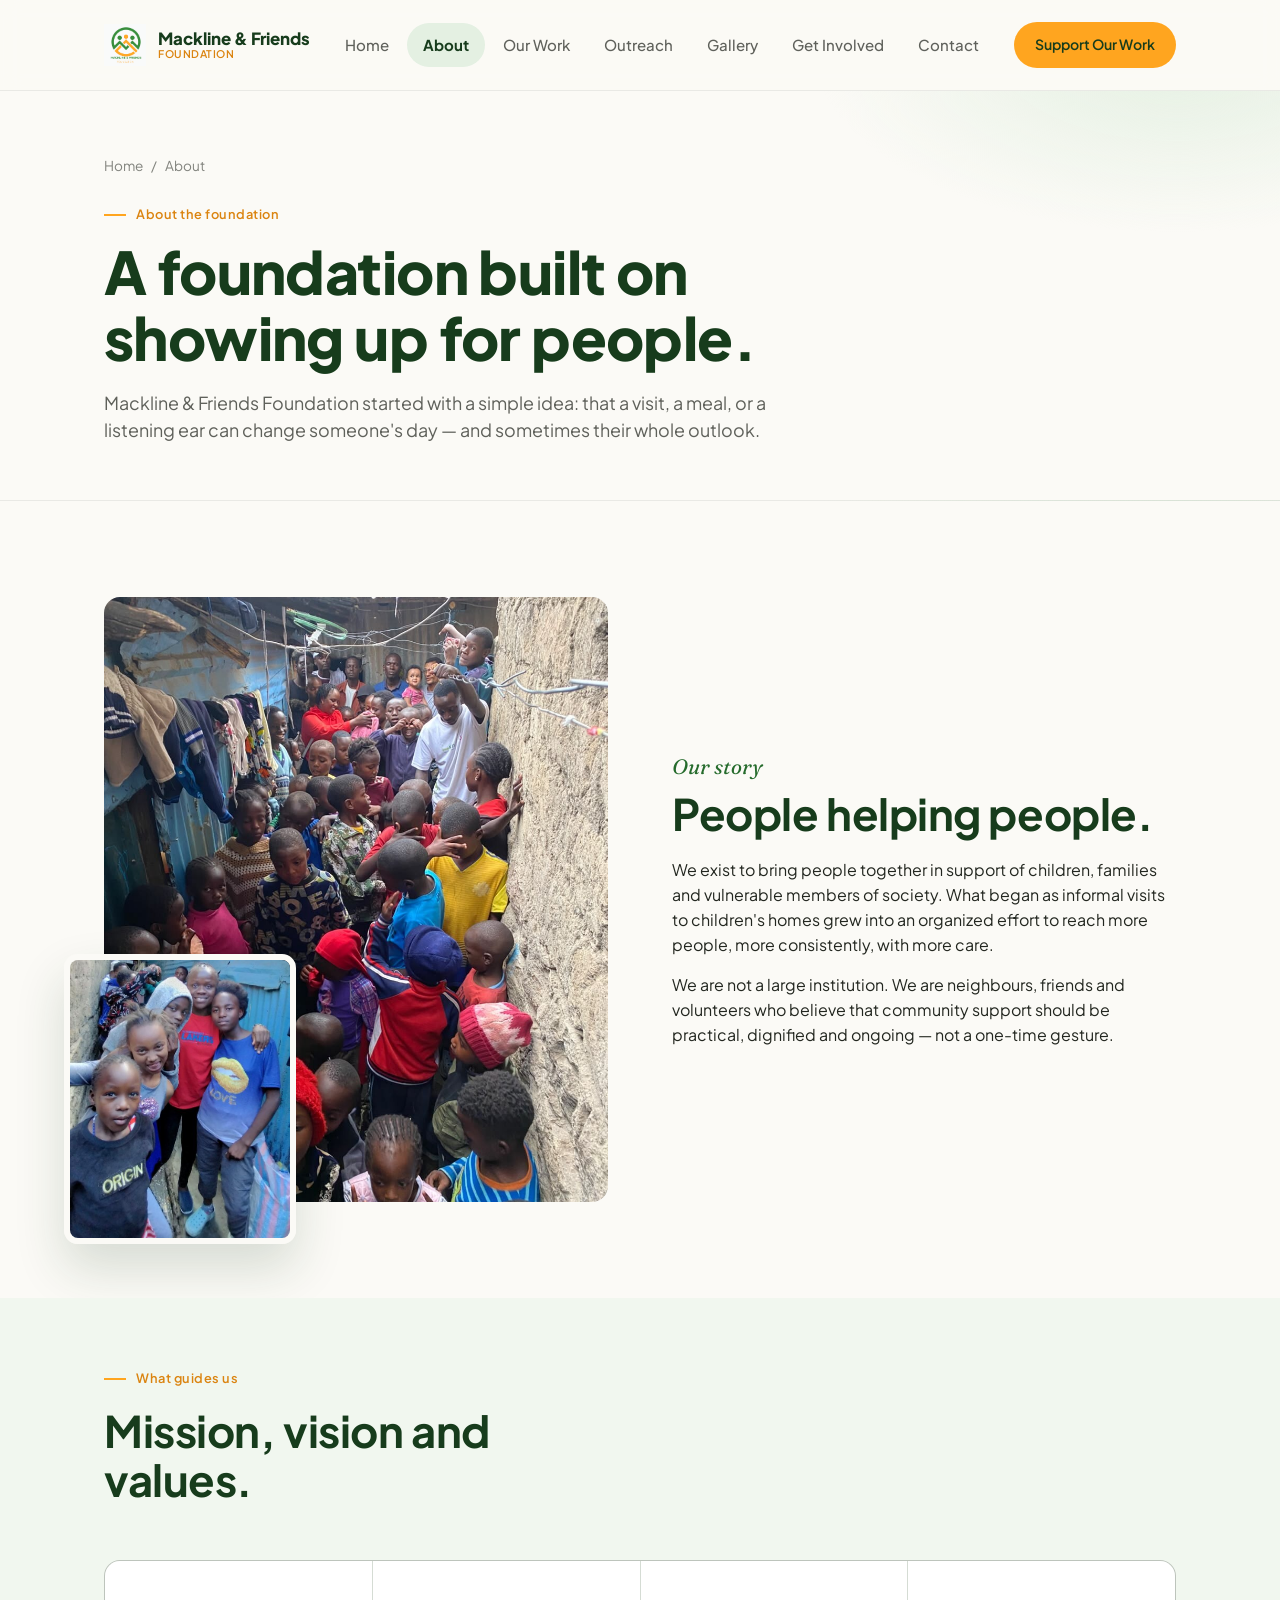
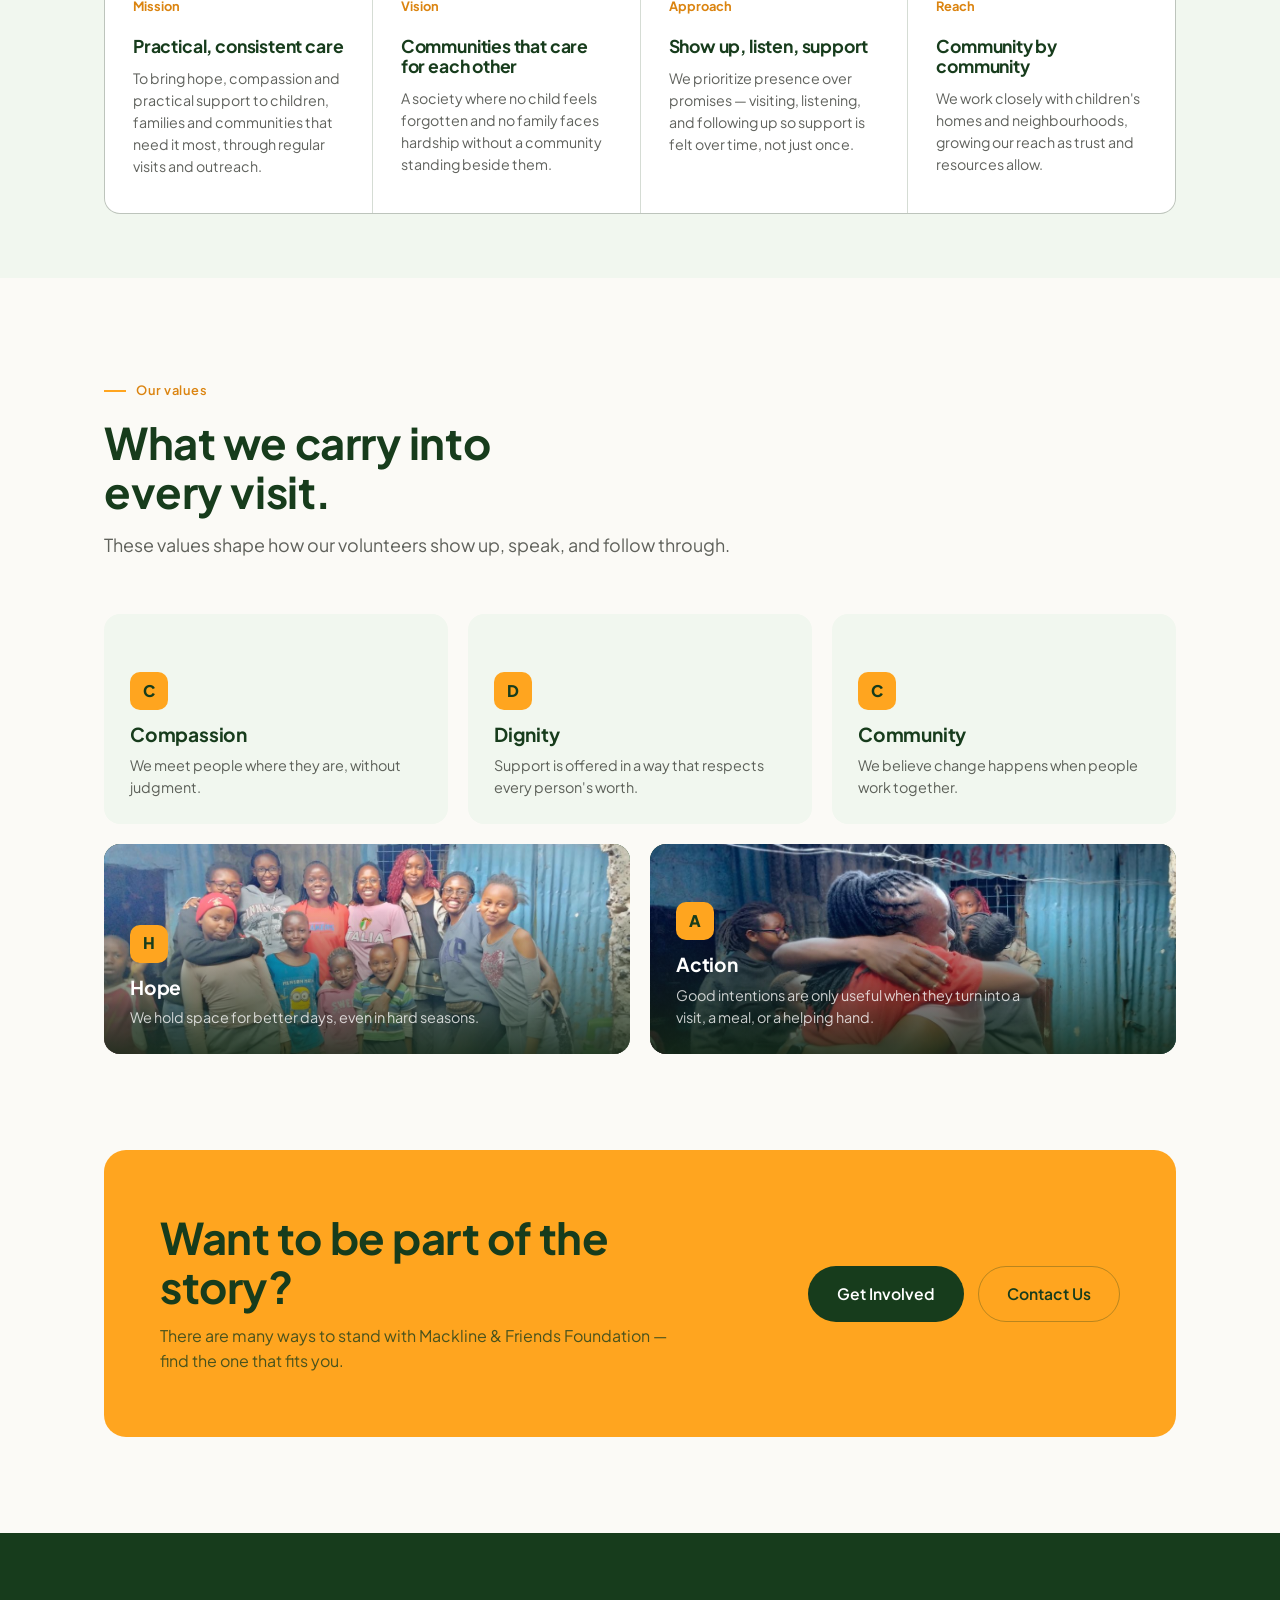
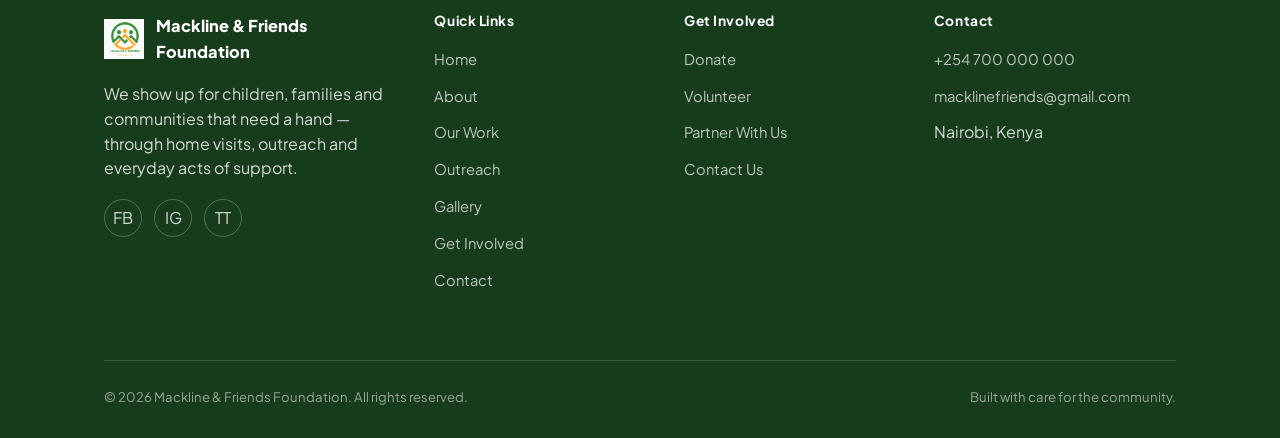
==== about.html @ 2b6ce31e "Add files via upload" ====
<!DOCTYPE html>
<html lang="en">
<head>
<meta charset="UTF-8">
<meta name="viewport" content="width=device-width, initial-scale=1.0">
<title>About Us | Mackline & Friends Foundation</title>
<meta name="description" content="Learn about Mackline & Friends Foundation's mission, vision and values as a community-focused charity supporting children and families in Kenya.">
<meta property="og:title" content="About Us | Mackline & Friends Foundation">
<meta property="og:description" content="Learn about Mackline & Friends Foundation's mission, vision and values as a community-focused charity supporting children and families in Kenya.">
<meta property="og:type" content="website">
<meta property="og:image" content="images/logo.png">
<link rel="icon" type="image/svg+xml" href="images/logo.png">
<link rel="preconnect" href="https://fonts.googleapis.com">
<link rel="preconnect" href="https://fonts.gstatic.com" crossorigin>
<link href="https://fonts.googleapis.com/css2?family=Plus+Jakarta+Sans:wght@400;500;600;700;800&family=Fraunces:ital,wght@0,500;1,500&display=swap" rel="stylesheet">
<link rel="stylesheet" href="css/style.css">
<link rel="stylesheet" href="css/responsive.css">
</head>
<body>
<a href="#main" class="skip-link">Skip to main content</a>
<header class="site-header">
<div class="nav-row">
<a href="index.html" class="brand" aria-label="Mackline and Friends Foundation home">
<img src="images/logo.png" alt="Mackline and Friends Foundation logo">
<span class="brand-text">Mackline &amp; Friends<small>FOUNDATION</small></span>
</a>
<nav class="nav-links" aria-label="Primary">
<a href="index.html">Home</a>
<a href="about.html" class="active" aria-current="page">About</a>
<a href="work.html">Our Work</a>
<a href="outreach.html">Outreach</a>
<a href="gallery.html">Gallery</a>
<a href="get-involved.html">Get Involved</a>
<a href="contact.html">Contact</a>

</nav>
<div class="nav-right">
<a href="get-involved.html" class="btn btn-accent btn-sm">Support Our Work</a>
<button class="hamburger" aria-label="Open menu" aria-expanded="false" aria-controls="mobile-nav">
<span></span><span></span><span></span>
</button>
</div>
</div>
</header>
<nav class="mobile-nav" id="mobile-nav" aria-label="Mobile">
<a href="index.html">Home</a>
<a href="about.html" class="active">About</a>
<a href="work.html">Our Work</a>
<a href="outreach.html">Outreach</a>
<a href="gallery.html">Gallery</a>
<a href="get-involved.html">Get Involved</a>
<a href="contact.html">Contact</a>

<a href="get-involved.html" class="btn btn-accent">Support Our Work</a>
</nav>

<main id="main">

<section class="page-hero">
<div class="container">
<div class="breadcrumb"><a href="index.html">Home</a><span>/</span><span>About</span></div>
<span class="eyebrow">About the foundation</span>
<h1>A foundation built on showing up for people.</h1>
<p class="lede">Mackline &amp; Friends Foundation started with a simple idea: that a visit, a meal, or a listening ear can change someone's day &mdash; and sometimes their whole outlook.</p>
</div>
</section>

<section class="section-pad">
<div class="container split media-right">
<div class="split-media reveal">
<div class="img-a"><img src="images/home-children.jpg" alt="Volunteers spending time with children at a children's home"></div>
<div class="img-b"><img src="images/home 2.jpeg" alt="A volunteer speaking with a community member"></div>
</div>
<div class="split-copy reveal reveal-delay-1">
<span class="kicker">Our story</span>
<h2>People helping people.</h2>
<p>We exist to bring people together in support of children, families and vulnerable members of society. What began as informal visits to children's homes grew into an organized effort to reach more people, more consistently, with more care.</p>
<p>We are not a large institution. We are neighbours, friends and volunteers who believe that community support should be practical, dignified and ongoing &mdash; not a one-time gesture.</p>
</div>
</div>
</section>

<section class="section-pad-sm" style="background:var(--green-050);">
<div class="container">
<div class="section-head reveal">
<div>
<span class="eyebrow">What guides us</span>
<h2>Mission, vision and values.</h2>
</div>
</div>
<div class="ways-grid reveal reveal-delay-1">
<div class="way-card">
<span class="way-num">Mission</span>
<h3>Practical, consistent care</h3>
<p>To bring hope, compassion and practical support to children, families and communities that need it most, through regular visits and outreach.</p>
</div>
<div class="way-card">
<span class="way-num">Vision</span>
<h3>Communities that care for each other</h3>
<p>A society where no child feels forgotten and no family faces hardship without a community standing beside them.</p>
</div>
<div class="way-card">
<span class="way-num">Approach</span>
<h3>Show up, listen, support</h3>
<p>We prioritize presence over promises &mdash; visiting, listening, and following up so support is felt over time, not just once.</p>
</div>
<div class="way-card">
<span class="way-num">Reach</span>
<h3>Community by community</h3>
<p>We work closely with children's homes and neighbourhoods, growing our reach as trust and resources allow.</p>
</div>
</div>
</div>
</section>

<section class="section-pad">
<div class="container">
<div class="section-head reveal">
<div>
<span class="eyebrow">Our values</span>
<h2>What we carry into every visit.</h2>
<p class="lede">These values shape how our volunteers show up, speak, and follow through.</p>
</div>
</div>
<div class="work-grid reveal reveal-delay-1">
<div class="work-card light span-2">
<div class="wc-inner">
<div class="wc-icon">C</div>
<h3>Compassion</h3>
<p>We meet people where they are, without judgment.</p>
</div>
</div>
<div class="work-card light span-2">
<div class="wc-inner">
<div class="wc-icon">D</div>
<h3>Dignity</h3>
<p>Support is offered in a way that respects every person's worth.</p>
</div>
</div>
<div class="work-card light span-2">
<div class="wc-inner">
<div class="wc-icon">C</div>
<h3>Community</h3>
<p>We believe change happens when people work together.</p>
</div>
</div>
<div class="work-card span-3">
<img src="images/community outreach one.jpeg" alt="Community members gathered together">
<div class="wc-inner">
<div class="wc-icon">H</div>
<h3>Hope</h3>
<p>We hold space for better days, even in hard seasons.</p>
</div>
</div>
<div class="work-card span-3">
<img src="images/support for the.jpeg" alt="Volunteers preparing for an outreach visit">
<div class="wc-inner">
<div class="wc-icon">A</div>
<h3>Action</h3>
<p>Good intentions are only useful when they turn into a visit, a meal, or a helping hand.</p>
</div>
</div>
</div>
</div>
</section>

<section class="section-pad" style="padding-top:0;">
<div class="container">
<div class="cta-band reveal">
<div>
<h2>Want to be part of the story?</h2>
<p>There are many ways to stand with Mackline &amp; Friends Foundation &mdash; find the one that fits you.</p>
</div>
<div class="cta-band-actions">
<a href="get-involved.html" class="btn btn-primary">Get Involved</a>
<a href="contact.html" class="btn btn-outline">Contact Us</a>
</div>
</div>
</div>
</section>

</main>
<footer class="site-footer">
<div class="container">
<div class="footer-grid">
<div>
<div class="footer-brand">
<img src="images/logo.png" alt="Mackline and Friends Foundation logo">
<span>Mackline &amp; Friends Foundation</span>
</div>
<p>We show up for children, families and communities that need a hand &mdash; through home visits, outreach and everyday acts of support.</p>
<div class="footer-social">
<a href="https://www.facebook.com/profile.php?id=61593117765212" aria-label="Facebook">FB</a>
<a href="https://www.instagram.com/macklineandfriends/?hl=en" aria-label="Instagram">IG</a>
<a href="https://www.tiktok.com/@mackline.friends" aria-label="TikTok">TT</a>
</div>
</div>
<div class="footer-col">
<h4>Quick Links</h4>
<ul>
<li><a href="index.html">Home</a></li>
<li><a href="about.html">About</a></li>
<li><a href="work.html">Our Work</a></li>
<li><a href="outreach.html">Outreach</a></li>
<li><a href="gallery.html">Gallery</a></li>
<li><a href="get-involved.html">Get Involved</a></li>
<li><a href="contact.html">Contact</a></li>
</ul>
</div>
<div class="footer-col">
<h4>Get Involved</h4>
<ul>
<li><a href="get-involved.html">Donate</a></li>
<li><a href="get-involved.html">Volunteer</a></li>
<li><a href="get-involved.html">Partner With Us</a></li>
<li><a href="contact.html">Contact Us</a></li>
</ul>
</div>
<div class="footer-col">
<h4>Contact</h4>
<ul>
<li><a href="tel:+254700000000">+254 700 000 000</a></li>
<li><a href="mailto:macklinefriends@gmail.com">macklinefriends@gmail.com</a></li>
<li>Nairobi, Kenya</li>
</ul>
</div>
</div>
<div class="footer-bottom">
<span>&copy; 2026 Mackline &amp; Friends Foundation. All rights reserved.</span>
<span>Built with care for the community.</span>
</div>
</div>
</footer>
<script src="js/main.js"></script>
<script src="js/animations.js"></script>
</body>
</html>
---- css/style.css ----
/* ==========================================================================
   MACKLINE & FRIENDS FOUNDATION — DESIGN SYSTEM
   ========================================================================== */

:root{
  /* Brand colors, drawn from the foundation logo */
  --green-900:#173C1C;
  --green-700:#256B2C;
  --green:#358F3D;
  --green-500:#4CA854;
  --green-100:#E4F0E2;
  --green-050:#F1F7EF;

  --orange:#FFA51F;
  --orange-600:#DB8410;
  --orange-100:#FFF0DA;

  --cream:#FBFAF6;
  --white:#FFFFFF;
  --charcoal:#22261F;
  --charcoal-70:rgba(34,38,31,.72);
  --charcoal-55:rgba(34,38,31,.56);
  --line:rgba(34,38,31,.13);
  --line-soft:rgba(34,38,31,.08);

  --font: 'Plus Jakarta Sans', -apple-system, BlinkMacSystemFont, 'Segoe UI', sans-serif;
  --font-voice: 'Fraunces', Georgia, serif;

  --container: 1200px;
  --gutter: clamp(24px, 5vw, 64px);

  --ease: cubic-bezier(.22,.68,.24,1);
}

*,*::before,*::after{ box-sizing:border-box; }
html{ scroll-behavior:smooth; }
@media (prefers-reduced-motion: reduce){
  html{ scroll-behavior:auto; }
  *,*::before,*::after{ animation-duration:.001ms !important; animation-iteration-count:1 !important; transition-duration:.001ms !important; scroll-behavior:auto !important; }
}

body{
  margin:0;
  font-family:var(--font);
  color:var(--charcoal);
  background:var(--cream);
  -webkit-font-smoothing:antialiased;
  line-height:1.55;
}

img{ max-width:100%; display:block; }
a{ color:inherit; text-decoration:none; }
button{ font-family:inherit; cursor:pointer; }
ul{ list-style:none; margin:0; padding:0; }

.container{
  max-width:var(--container);
  margin:0 auto;
  padding:0 var(--gutter);
}

/* Focus states — accessibility */
a:focus-visible,
button:focus-visible,
input:focus-visible,
textarea:focus-visible,
select:focus-visible{
  outline:2px solid var(--green);
  outline-offset:3px;
  border-radius:2px;
}

.skip-link{
  position:absolute;
  left:-999px;
  top:0;
  background:var(--green-900);
  color:var(--white);
  padding:12px 20px;
  z-index:999;
}
.skip-link:focus{ left:12px; top:12px; }

/* ---------- Typography ---------- */
h1,h2,h3,h4{
  margin:0;
  font-weight:700;
  letter-spacing:-0.01em;
  color:var(--green-900);
  line-height:1.12;
}
h1{ font-size:clamp(2.4rem, 4.6vw, 4.1rem); font-weight:800; }
h2{ font-size:clamp(1.9rem, 3.4vw, 2.75rem); }
h3{ font-size:1.35rem; }
p{ margin:0; }

.lede{
  font-size:clamp(1.05rem, 1.4vw, 1.2rem);
  color:var(--charcoal-70);
  max-width:52ch;
}

.eyebrow{
  display:inline-flex;
  align-items:center;
  gap:10px;
  font-size:.8rem;
  font-weight:600;
  letter-spacing:.04em;
  color:var(--orange-600);
  margin-bottom:18px;
}
.eyebrow::before{
  content:"";
  width:22px;
  height:2px;
  background:var(--orange);
  display:inline-block;
}

.voice{
  font-family:var(--font-voice);
  font-weight:500;
  font-style:italic;
  color:var(--green-900);
}

/* ---------- Buttons ---------- */
.btn{
  display:inline-flex;
  align-items:center;
  gap:10px;
  padding:15px 28px;
  border-radius:999px;
  font-weight:600;
  font-size:.98rem;
  border:1.5px solid transparent;
  transition:transform .25s var(--ease), background .25s var(--ease), border-color .25s var(--ease), color .25s var(--ease);
  white-space:nowrap;
}
.btn-primary{
  background:var(--green);
  color:var(--white);
}
.btn-primary:hover{ background:var(--green-700); transform:translateY(-2px); }

.btn-accent{
  background:var(--orange);
  color:var(--green-900);
}
.btn-accent:hover{ background:var(--orange-600); color:var(--white); transform:translateY(-2px); }

.btn-outline{
  background:transparent;
  color:var(--green-900);
  border-color:var(--line);
}
.btn-outline:hover{ border-color:var(--green); color:var(--green-700); }

.btn-ghost-light{
  background:transparent;
  color:var(--white);
  border-color:rgba(255,255,255,.5);
}
.btn-ghost-light:hover{ border-color:#fff; background:rgba(255,255,255,.1); }

.btn-sm{ padding:11px 20px; font-size:.88rem; }

/* ---------- Header / Nav ---------- */
.site-header{
  position:sticky;
  top:0;
  z-index:200;
  background:rgba(251,250,246,.9);
  backdrop-filter:blur(10px);
  border-bottom:1px solid var(--line-soft);
  transition:padding .3s var(--ease), box-shadow .3s var(--ease);
}
.site-header.scrolled{
  box-shadow:0 6px 24px rgba(23,60,28,.06);
}
.nav-row{
  display:flex;
  align-items:center;
  justify-content:space-between;
  padding:22px var(--gutter);
  max-width:var(--container);
  margin:0 auto;
  transition:padding .3s var(--ease);
}
.site-header.scrolled .nav-row{ padding-top:13px; padding-bottom:13px; }

.brand{
  display:flex;
  align-items:center;
  gap:12px;
  font-weight:800;
  font-size:1.05rem;
  color:var(--green-900);
}
.brand img{ height:42px; width:auto; transition:height .3s var(--ease); }
.site-header.scrolled .brand img{ height:34px; }
.brand-text{ line-height:1.15; }
.brand-text small{ display:block; font-size:.66rem; font-weight:600; letter-spacing:.05em; color:var(--orange-600); }

.nav-links{
  display:flex;
  align-items:center;
  gap:2px;
}
.nav-links a{
  padding:10px 16px;
  font-size:.94rem;
  font-weight:500;
  color:var(--charcoal-70);
  border-radius:999px;
  position:relative;
  transition:color .25s var(--ease), background .25s var(--ease);
}
.nav-links a:hover{ color:var(--green-900); background:var(--green-050); }
.nav-links a.active{ color:var(--green-900); font-weight:700; background:var(--green-100); }

.nav-right{ display:flex; align-items:center; gap:18px; }

.hamburger{
  display:none;
  flex-direction:column;
  justify-content:center;
  gap:5px;
  width:44px; height:44px;
  border:1px solid var(--line);
  border-radius:10px;
  background:var(--white);
}
.hamburger span{
  width:20px; height:2px; background:var(--green-900);
  margin:0 auto;
  transition:transform .3s var(--ease), opacity .3s var(--ease);
}
.hamburger.open span:nth-child(1){ transform:translateY(7px) rotate(45deg); }
.hamburger.open span:nth-child(2){ opacity:0; }
.hamburger.open span:nth-child(3){ transform:translateY(-7px) rotate(-45deg); }

.mobile-nav{
  display:none;
  position:fixed;
  inset:0;
  z-index:190;
  background:var(--green-900);
  transform:translateX(100%);
  transition:transform .45s var(--ease);
  padding:110px 36px 40px;
}
.mobile-nav.open{ transform:translateX(0); }
.mobile-nav a{
  display:block;
  font-size:1.6rem;
  font-weight:700;
  color:var(--white);
  padding:14px 0;
  border-bottom:1px solid rgba(255,255,255,.12);
  opacity:0;
  transform:translateY(14px);
  transition:opacity .5s var(--ease), transform .5s var(--ease);
}
.mobile-nav.open a{ opacity:1; transform:translateY(0); }
.mobile-nav a:nth-child(1){ transition-delay:.06s; }
.mobile-nav a:nth-child(2){ transition-delay:.11s; }
.mobile-nav a:nth-child(3){ transition-delay:.16s; }
.mobile-nav a:nth-child(4){ transition-delay:.21s; }
.mobile-nav a:nth-child(5){ transition-delay:.26s; }
.mobile-nav a:nth-child(6){ transition-delay:.31s; }
.mobile-nav a:nth-child(7){ transition-delay:.36s; }
.mobile-nav .btn{ margin-top:24px; }

/* ---------- Reveal on scroll ---------- */
.reveal{
  opacity:0;
  transform:translateY(28px);
  transition:opacity .8s var(--ease), transform .8s var(--ease);
}
.reveal.in{ opacity:1; transform:translateY(0); }
.reveal-delay-1{ transition-delay:.1s; }
.reveal-delay-2{ transition-delay:.2s; }
.reveal-delay-3{ transition-delay:.3s; }

/* ---------- Page hero (interior pages) ---------- */
.page-hero{
  padding:64px 0 56px;
  border-bottom:1px solid var(--line-soft);
  background:
    radial-gradient(520px 260px at 92% -10%, var(--green-100), transparent 70%);
}
.page-hero .eyebrow{ margin-bottom:14px; }
.page-hero h1{ max-width:16ch; }
.page-hero .lede{ margin-top:18px; }
.breadcrumb{
  display:flex; gap:8px; align-items:center;
  font-size:.85rem; color:var(--charcoal-55); margin-bottom:22px;
}
.breadcrumb a:hover{ color:var(--green-700); }

/* ---------- Section spacing rhythm ---------- */
section{ position:relative; }
.section-pad{ padding:96px 0; }
.section-pad-sm{ padding:64px 0; }
.section-pad-lg{ padding:130px 0; }

.section-head{
  display:flex;
  align-items:flex-end;
  justify-content:space-between;
  gap:40px;
  margin-bottom:56px;
  flex-wrap:wrap;
}
.section-head h2{ max-width:16ch; }
.section-head .lede{ margin-top:14px; }

.divider{
  height:1px;
  background:linear-gradient(90deg, var(--line), transparent 80%);
  margin:0 0;
}

/* ---------- HERO (home) ---------- */
.hero{
  padding:52px 0 0;
  overflow:hidden;
}
.hero-grid{
  display:grid;
  grid-template-columns:1.05fr .95fr;
  gap:56px;
  align-items:center;
}
.hero-copy h1{ margin-top:2px; }
.hero-copy .lede{ margin:22px 0 34px; }
.hero-actions{ display:flex; gap:16px; flex-wrap:wrap; }

.hero-media{ position:relative; }
.hero-media .frame{
  position:relative;
  border-radius:18px;
  overflow:hidden;
  aspect-ratio:4/4.6;
}
.hero-media .frame img{ width:100%; height:100%; object-fit:cover; }
.hero-tick{
  position:absolute;
  bottom:-18px; left:-28px;
  background:var(--white);
  border:1px solid var(--line);
  border-radius:14px;
  padding:18px 22px;
  box-shadow:0 20px 40px rgba(23,60,28,.12);
  display:flex; align-items:center; gap:14px;
  max-width:260px;
}
.hero-tick .dot{
  width:44px; height:44px; border-radius:50%;
  background:var(--orange);
  flex-shrink:0;
  display:flex; align-items:center; justify-content:center;
  font-weight:800; color:var(--green-900); font-size:1.05rem;
}
.hero-tick p{ font-size:.83rem; color:var(--charcoal-70); line-height:1.4; }
.hero-tick strong{ color:var(--green-900); }

.hero-mark{
  position:absolute;
  top:26px; right:-14px;
  width:96px; height:96px;
  opacity:.9;
}

/* ---------- Stats ---------- */
.stats-band{
  background:var(--green-900);
  color:var(--white);
  padding:86px 0;
  position:relative;
}
.stats-head{ max-width:640px; margin-bottom:56px; }
.stats-head .eyebrow{ color:var(--orange); }
.stats-head .eyebrow::before{ background:var(--orange); }
.stats-head h2{ color:var(--white); }
.stats-head p{ color:rgba(255,255,255,.68); margin-top:14px; }

.stats-grid{
  display:grid;
  grid-template-columns:repeat(4,1fr);
  gap:0;
  border-top:1px solid rgba(255,255,255,.15);
}
.stat{
  padding:34px 24px 0;
  border-right:1px solid rgba(255,255,255,.15);
}
.stat:last-child{ border-right:none; }
.stat .num{
  font-size:clamp(2.4rem,4vw,3.4rem);
  font-weight:800;
  color:var(--orange);
  display:flex;
  align-items:baseline;
  gap:2px;
}
.stat .label{
  margin-top:8px;
  font-size:.92rem;
  color:rgba(255,255,255,.72);
}

/* ---------- About / editorial split ---------- */
.split{
  display:grid;
  grid-template-columns:1fr 1fr;
  gap:64px;
  align-items:center;
}
.split-media{ position:relative; }
.split-media .img-a{
  border-radius:16px;
  overflow:hidden;
  aspect-ratio:5/6;
}
.split-media .img-a img{ width:100%; height:100%; object-fit:cover; }
.split-media .img-b{
  position:absolute;
  width:46%;
  border-radius:14px;
  overflow:hidden;
  border:6px solid var(--cream);
  box-shadow:0 24px 50px rgba(23,60,28,.16);
  aspect-ratio:4/5;
}
.split-media .img-b img{ width:100%; height:100%; object-fit:cover; }
.split.media-right .img-b{ bottom:-42px; left:-40px; }
.split.media-left .img-b{ bottom:-42px; right:-40px; }

.split-copy .kicker{
  font-family:var(--font-voice);
  font-style:italic;
  font-size:1.3rem;
  color:var(--green-700);
  margin-bottom:6px;
  display:block;
}
.split-copy h2{ margin-bottom:20px; }
.split-copy p + p{ margin-top:16px; }
.split-copy .btn{ margin-top:28px; }

.values-row{
  display:flex;
  flex-wrap:wrap;
  gap:12px;
  margin-top:30px;
}
.value-chip{
  border:1px solid var(--line);
  border-radius:999px;
  padding:9px 18px;
  font-size:.86rem;
  font-weight:600;
  color:var(--green-700);
  background:var(--white);
}

/* ---------- Editorial work grid ---------- */
.work-grid{
  display:grid;
  grid-template-columns:repeat(6,1fr);
  grid-auto-rows:210px;
  gap:20px;
}
.work-card{
  position:relative;
  border-radius:16px;
  overflow:hidden;
  background:var(--green-900);
  color:var(--white);
  padding:26px;
  display:flex;
  flex-direction:column;
  justify-content:flex-end;
}
.work-card img{
  position:absolute; inset:0; width:100%; height:100%; object-fit:cover;
  transition:transform .7s var(--ease);
}
.work-card::after{
  content:"";
  position:absolute; inset:0;
  background:linear-gradient(180deg, rgba(23,60,28,0) 30%, rgba(20,40,20,.86) 100%);
}
.work-card:hover img{ transform:scale(1.06); }
.work-card .wc-inner{ position:relative; z-index:2; }
.work-card .wc-icon{
  width:38px; height:38px; border-radius:10px;
  background:var(--orange);
  display:flex; align-items:center; justify-content:center;
  margin-bottom:14px;
  color:var(--green-900);
  font-weight:800;
}
.work-card h3{ color:var(--white); font-size:1.2rem; margin-bottom:8px; }
.work-card p{ color:rgba(255,255,255,.78); font-size:.9rem; max-width:34ch; }
.work-card .wc-link{
  display:inline-flex; align-items:center; gap:6px;
  margin-top:14px; font-size:.84rem; font-weight:700; color:var(--orange);
  opacity:0; transform:translateY(6px);
  transition:opacity .3s var(--ease), transform .3s var(--ease);
}
.work-card:hover .wc-link{ opacity:1; transform:translateY(0); }

.work-card.span-4{ grid-column:span 4; }
.work-card.span-2{ grid-column:span 2; }
.work-card.span-3{ grid-column:span 3; }
.work-card.span-6{ grid-column:span 6; aspect-ratio:auto; }
.work-card.tall{ grid-row:span 2; }
.work-card.light{ background:var(--green-050); color:var(--green-900); }
.work-card.light::after{ display:none; }
.work-card.light h3{ color:var(--green-900); }
.work-card.light p{ color:var(--charcoal-70); }
.work-card.light .wc-link{ color:var(--green-700); }

/* ---------- Timeline (visits) ---------- */
.timeline{
  display:grid;
  grid-template-columns:repeat(5,1fr);
  gap:0;
  position:relative;
  margin-top:20px;
}
.timeline::before{
  content:"";
  position:absolute;
  top:22px; left:0; right:0;
  height:1px;
  background:var(--line);
}
.timeline-step{
  padding:0 20px 0 0;
  position:relative;
}
.timeline-step .t-num{
  width:44px; height:44px;
  border-radius:50%;
  background:var(--cream);
  border:1px solid var(--line);
  display:flex; align-items:center; justify-content:center;
  font-weight:800;
  color:var(--green-700);
  position:relative; z-index:2;
  margin-bottom:22px;
  transition:background .3s var(--ease), color .3s var(--ease), border-color .3s var(--ease);
}
.timeline-step.active .t-num{ background:var(--orange); color:var(--green-900); border-color:var(--orange); }
.timeline-step h4{ font-size:1.02rem; color:var(--green-900); margin-bottom:8px; font-weight:700; }
.timeline-step p{ font-size:.88rem; color:var(--charcoal-70); }

/* ---------- Story / impact cards ---------- */
.stories{
  display:grid;
  grid-template-columns:repeat(3,1fr);
  gap:28px;
}
.story-card{
  background:var(--white);
  border:1px solid var(--line);
  border-radius:16px;
  overflow:hidden;
  display:flex;
  flex-direction:column;
}
.story-card .story-img{ aspect-ratio:16/11; overflow:hidden; }
.story-card .story-img img{ width:100%; height:100%; object-fit:cover; }
.story-card .story-body{ padding:26px; }
.story-quote{
  font-family:var(--font-voice);
  font-style:italic;
  font-size:1.28rem;
  color:var(--green-900);
  line-height:1.35;
  margin-bottom:12px;
}
.story-card p.story-text{ color:var(--charcoal-70); font-size:.92rem; margin-bottom:16px; }
.story-read{ font-weight:700; font-size:.86rem; color:var(--orange-600); display:inline-flex; gap:6px; align-items:center; }
.story-read:hover{ color:var(--green-700); }

/* ---------- CTA band ---------- */
.cta-band{
  background:var(--orange);
  border-radius:22px;
  padding:64px 56px;
  display:flex;
  align-items:center;
  justify-content:space-between;
  gap:40px;
  flex-wrap:wrap;
}
.cta-band h2{ color:var(--green-900); max-width:16ch; }
.cta-band p{ margin-top:12px; color:rgba(23,60,28,.78); max-width:44ch; }
.cta-band-actions{ display:flex; gap:14px; flex-wrap:wrap; }
.cta-band .btn-primary{ background:var(--green-900); }
.cta-band .btn-primary:hover{ background:var(--green-700); }
.cta-band .btn-outline{ border-color:rgba(23,60,28,.3); color:var(--green-900); }

/* ---------- Get involved ways ---------- */
.ways-grid{
  display:grid;
  grid-template-columns:repeat(4,1fr);
  gap:1px;
  background:var(--line);
  border:1px solid var(--line);
  border-radius:16px;
  overflow:hidden;
}
.way-card{
  background:var(--white);
  padding:36px 28px;
  transition:background .3s var(--ease);
}
.way-card:hover{ background:var(--green-050); }
.way-num{ font-size:.8rem; font-weight:700; color:var(--orange-600); margin-bottom:20px; display:block; }
.way-card h3{ margin-bottom:10px; font-size:1.1rem; }
.way-card p{ font-size:.89rem; color:var(--charcoal-70); }

/* ---------- Footer ---------- */
.site-footer{
  background:var(--green-900);
  color:rgba(255,255,255,.82);
  padding:80px 0 30px;
}
.footer-grid{
  display:grid;
  grid-template-columns:1.4fr 1fr 1fr 1.2fr;
  gap:48px;
  padding-bottom:56px;
  border-bottom:1px solid rgba(255,255,255,.14);
}
.footer-brand{ display:flex; align-items:center; gap:12px; margin-bottom:18px; }
.footer-brand img{ height:40px; }
.footer-brand span{ font-weight:800; color:var(--white); font-size:1.02rem; }
.footer-col h4{ color:var(--white); font-size:.86rem; letter-spacing:.04em; margin-bottom:18px; }
.footer-col ul li{ margin-bottom:12px; }
.footer-col ul a{ font-size:.92rem; color:rgba(255,255,255,.72); transition:color .2s var(--ease); }
.footer-col ul a:hover{ color:var(--orange); }
.footer-social{ display:flex; gap:12px; margin-top:18px; }
.footer-social a{
  width:38px; height:38px; border-radius:50%;
  border:1px solid rgba(255,255,255,.25);
  display:flex; align-items:center; justify-content:center;
  transition:background .2s var(--ease), border-color .2s var(--ease);
}
.footer-social a:hover{ background:var(--orange); border-color:var(--orange); }
.footer-bottom{
  display:flex; justify-content:space-between; align-items:center;
  padding-top:26px; font-size:.82rem; color:rgba(255,255,255,.55);
  flex-wrap:wrap; gap:12px;
}

/* ---------- Donation / support section ---------- */
.support-panel{
  display:grid;
  grid-template-columns:1fr .85fr;
  gap:56px;
  align-items:center;
  background:var(--green-050);
  border-radius:22px;
  padding:56px;
}
.support-list{ margin-top:24px; display:grid; gap:12px; }
.support-list li{
  display:flex; align-items:flex-start; gap:12px;
  font-size:.94rem; color:var(--charcoal-70);
}
.support-list .chk{
  width:20px; height:20px; border-radius:50%;
  background:var(--green); color:var(--white);
  display:flex; align-items:center; justify-content:center;
  flex-shrink:0; font-size:.7rem; font-weight:800; margin-top:2px;
}
.support-note{
  background:var(--white);
  border:1px dashed var(--line);
  border-radius:14px;
  padding:22px;
  font-size:.85rem;
  color:var(--charcoal-55);
}
.support-note strong{ color:var(--green-700); display:block; margin-bottom:6px; }

/* ---------- Volunteer band ---------- */
.volunteer-band{
  display:grid;
  grid-template-columns:1fr 1fr;
  gap:0;
  border-radius:22px;
  overflow:hidden;
}
.volunteer-copy{ background:var(--green-900); color:var(--white); padding:64px 56px; display:flex; flex-direction:column; justify-content:center; }
.volunteer-copy h2{ color:var(--white); }
.volunteer-copy p{ color:rgba(255,255,255,.72); margin-top:16px; max-width:42ch; }
.volunteer-copy .btn{ margin-top:26px; align-self:flex-start; }
.volunteer-media{ position:relative; min-height:340px; }
.volunteer-media img{ width:100%; height:100%; object-fit:cover; position:absolute; inset:0; }

/* ---------- Gallery ---------- */
.gallery-filters{
  display:flex; flex-wrap:wrap; gap:10px;
  margin-bottom:40px;
}
.gfilter{
  padding:10px 20px;
  border-radius:999px;
  border:1px solid var(--line);
  font-size:.86rem; font-weight:600;
  color:var(--charcoal-70);
  background:var(--white);
  transition:all .25s var(--ease);
}
.gfilter:hover{ border-color:var(--green); color:var(--green-700); }
.gfilter.active{ background:var(--green-900); border-color:var(--green-900); color:var(--white); }

.masonry{
  columns:4 220px;
  column-gap:18px;
}
.g-item{
  break-inside:avoid;
  margin-bottom:18px;
  border-radius:12px;
  overflow:hidden;
  position:relative;
  cursor:pointer;
  background:var(--green-100);
}
.g-item img{ width:100%; display:block; transition:transform .5s var(--ease); }
.g-item:hover img{ transform:scale(1.05); }
.g-item .g-cap{
  position:absolute; left:0; right:0; bottom:0;
  padding:16px;
  background:linear-gradient(0deg, rgba(23,60,28,.85), transparent);
  color:var(--white);
  font-size:.82rem; font-weight:600;
  opacity:0; transform:translateY(8px);
  transition:opacity .3s var(--ease), transform .3s var(--ease);
}
.g-item:hover .g-cap{ opacity:1; transform:translateY(0); }
.g-item.hide{ display:none; }

.lightbox{
  position:fixed; inset:0; z-index:500;
  background:rgba(15,26,15,.94);
  display:flex; align-items:center; justify-content:center;
  opacity:0; visibility:hidden;
  transition:opacity .35s var(--ease);
  padding:40px;
}
.lightbox.open{ opacity:1; visibility:visible; }
.lightbox-inner{ max-width:900px; width:100%; text-align:center; }
.lightbox-inner img{ max-height:72vh; margin:0 auto; border-radius:10px; width:auto; }
.lightbox-cap{ color:rgba(255,255,255,.8); margin-top:16px; font-size:.92rem; }
.lightbox-close, .lightbox-prev, .lightbox-next{
  position:fixed;
  background:rgba(255,255,255,.08);
  border:1px solid rgba(255,255,255,.25);
  color:var(--white);
  border-radius:50%;
  width:48px; height:48px;
  display:flex; align-items:center; justify-content:center;
  font-size:1.1rem;
  transition:background .2s var(--ease);
}
.lightbox-close:hover, .lightbox-prev:hover, .lightbox-next:hover{ background:var(--orange); border-color:var(--orange); color:var(--green-900); }
.lightbox-close{ top:28px; right:28px; }
.lightbox-prev{ left:28px; top:50%; transform:translateY(-50%); }
.lightbox-next{ right:28px; top:50%; transform:translateY(-50%); }

/* ---------- Contact page ---------- */
.contact-grid{
  display:grid;
  grid-template-columns:.85fr 1.15fr;
  gap:56px;
}
.contact-info{ display:grid; gap:18px; align-content:start; }
.info-card{
  background:var(--white);
  border:1px solid var(--line);
  border-radius:14px;
  padding:22px 24px;
  display:flex; gap:16px; align-items:flex-start;
}
.info-card .ic{
  width:42px; height:42px; border-radius:10px;
  background:var(--green-100); color:var(--green-700);
  display:flex; align-items:center; justify-content:center;
  font-weight:800; flex-shrink:0;
}
.info-card h4{ font-size:.95rem; margin-bottom:4px; }
.info-card p{ font-size:.88rem; color:var(--charcoal-70); }

.form-card{
  background:var(--white);
  border:1px solid var(--line);
  border-radius:18px;
  padding:40px;
}
.form-row{ display:grid; grid-template-columns:1fr 1fr; gap:20px; margin-bottom:20px; }
.field{ display:flex; flex-direction:column; gap:8px; }
.field label{ font-size:.85rem; font-weight:600; color:var(--green-900); }
.field input, .field textarea{
  border:1px solid var(--line);
  border-radius:10px;
  padding:13px 15px;
  font-family:inherit;
  font-size:.94rem;
  color:var(--charcoal);
  background:var(--cream);
  transition:border-color .2s var(--ease), background .2s var(--ease);
}
.field input:focus, .field textarea:focus{
  border-color:var(--green);
  background:var(--white);
  outline:none;
}
.field textarea{ resize:vertical; min-height:130px; }
.field .err{ font-size:.78rem; color:#B8451D; display:none; }
.field.invalid input, .field.invalid textarea{ border-color:#B8451D; }
.field.invalid .err{ display:block; }
.form-status{
  margin-top:18px;
  padding:14px 18px;
  border-radius:10px;
  background:var(--green-100);
  color:var(--green-700);
  font-size:.9rem;
  font-weight:600;
  display:none;
}
.form-status.show{ display:block; }

/* ---------- Utility ---------- */
.mt-lg{ margin-top:56px; }
.text-center{ text-align:center; margin-left:auto; margin-right:auto; }
.placeholder-note{
  font-size:.72rem;
  color:var(--charcoal-55);
  background:var(--green-050);
  border:1px dashed var(--line);
  border-radius:8px;
  padding:8px 12px;
  margin-top:10px;
  display:inline-block;
}
---- css/responsive.css ----
/* ==========================================================================
   RESPONSIVE — Mackline & Friends Foundation
   Breakpoints: 1200 / 1024 / 768 / 480 / 375
   ========================================================================== */

@media (max-width:1200px){
  .work-grid{ grid-auto-rows:190px; }
  .stats-grid{ gap:0; }
}

@media (max-width:1024px){
  .hero-grid{ grid-template-columns:1fr; gap:40px; }
  .hero-media{ order:-1; }
  .hero-media .frame{ aspect-ratio:16/10; }
  .hero-tick{ left:16px; bottom:-16px; }

  .split{ grid-template-columns:1fr; gap:40px; }
  .split-media{ order:-1; }
  .split.media-right .img-b, .split.media-left .img-b{ display:none; }

  .stats-grid{ grid-template-columns:repeat(2,1fr); }
  .stat{ border-right:1px solid rgba(255,255,255,.15); border-bottom:1px solid rgba(255,255,255,.15); padding-bottom:26px; }
  .stat:nth-child(2n){ border-right:none; }

  .work-grid{ grid-template-columns:repeat(4,1fr); grid-auto-rows:200px; }
  .work-card.span-4{ grid-column:span 4; }
  .work-card.span-3{ grid-column:span 4; }
  .work-card.span-2{ grid-column:span 2; }

  .stories{ grid-template-columns:repeat(2,1fr); }
  .ways-grid{ grid-template-columns:repeat(2,1fr); }
  .footer-grid{ grid-template-columns:1fr 1fr; gap:36px; }
  .support-panel{ grid-template-columns:1fr; gap:32px; }
  .volunteer-band{ grid-template-columns:1fr; }
  .volunteer-media{ min-height:260px; order:-1; }
  .contact-grid{ grid-template-columns:1fr; }
  .masonry{ columns:3 200px; }
  .cta-band{ padding:48px 36px; }
}

@media (max-width:900px){
  .nav-links{ display:none; }
  .nav-right .btn{ display:none; }
  .hamburger{ display:flex; }
  .mobile-nav{ display:block; }
}

@media (max-width:768px){
  .section-pad{ padding:64px 0; }
  .section-pad-lg{ padding:80px 0; }
  .section-head{ flex-direction:column; align-items:flex-start; gap:16px; margin-bottom:36px; }

  .timeline{ grid-template-columns:1fr; gap:28px; }
  .timeline::before{ display:none; }
  .timeline-step{ padding-left:24px; border-left:2px solid var(--line); padding-bottom:4px; }
  .timeline-step .t-num{ margin-bottom:14px; width:36px; height:36px; font-size:.85rem; margin-left:-38px; background:var(--cream); }

  .work-grid{ grid-template-columns:1fr 1fr; grid-auto-rows:170px; }
  .work-card.span-4, .work-card.span-3, .work-card.span-2{ grid-column:span 2; }
  .work-card.tall{ grid-row:span 1; }

  .stories{ grid-template-columns:1fr; }
  .ways-grid{ grid-template-columns:1fr; }
  .footer-grid{ grid-template-columns:1fr; gap:32px; }
  .form-row{ grid-template-columns:1fr; }
  .support-panel{ padding:36px 28px; }
  .form-card{ padding:28px; }
  .masonry{ columns:2 180px; }
  .cta-band{ flex-direction:column; align-items:flex-start; text-align:left; }
}

@media (max-width:600px){
  .stats-grid{ grid-template-columns:1fr; }
  .stat{ border-right:none !important; border-bottom:1px solid rgba(255,255,255,.15); padding-bottom:22px; }
  .hero-tick{ position:static; margin-top:18px; max-width:none; }
  .volunteer-copy{ padding:44px 28px; }
}

@media (max-width:480px){
  .container{ padding:0 20px; }
  .nav-row{ padding-left:20px; padding-right:20px; }
  .hero{ padding-top:32px; }
  .work-grid{ grid-template-columns:1fr; }
  .work-card.span-4, .work-card.span-3, .work-card.span-2{ grid-column:span 1; }
  .masonry{ columns:1 100%; }
  .lightbox{ padding:16px; }
  .lightbox-prev, .lightbox-next{ width:40px; height:40px; }
  .lightbox-close{ top:16px; right:16px; width:40px; height:40px; }
  .lightbox-prev{ left:8px; }
  .lightbox-next{ right:8px; }
  .cta-band{ padding:32px 22px; border-radius:16px; }
  .support-panel, .form-card{ padding:24px 20px; }
}

@media (max-width:375px){
  h1{ font-size:2.1rem; }
  .btn{ padding:13px 22px; font-size:.92rem; }
}
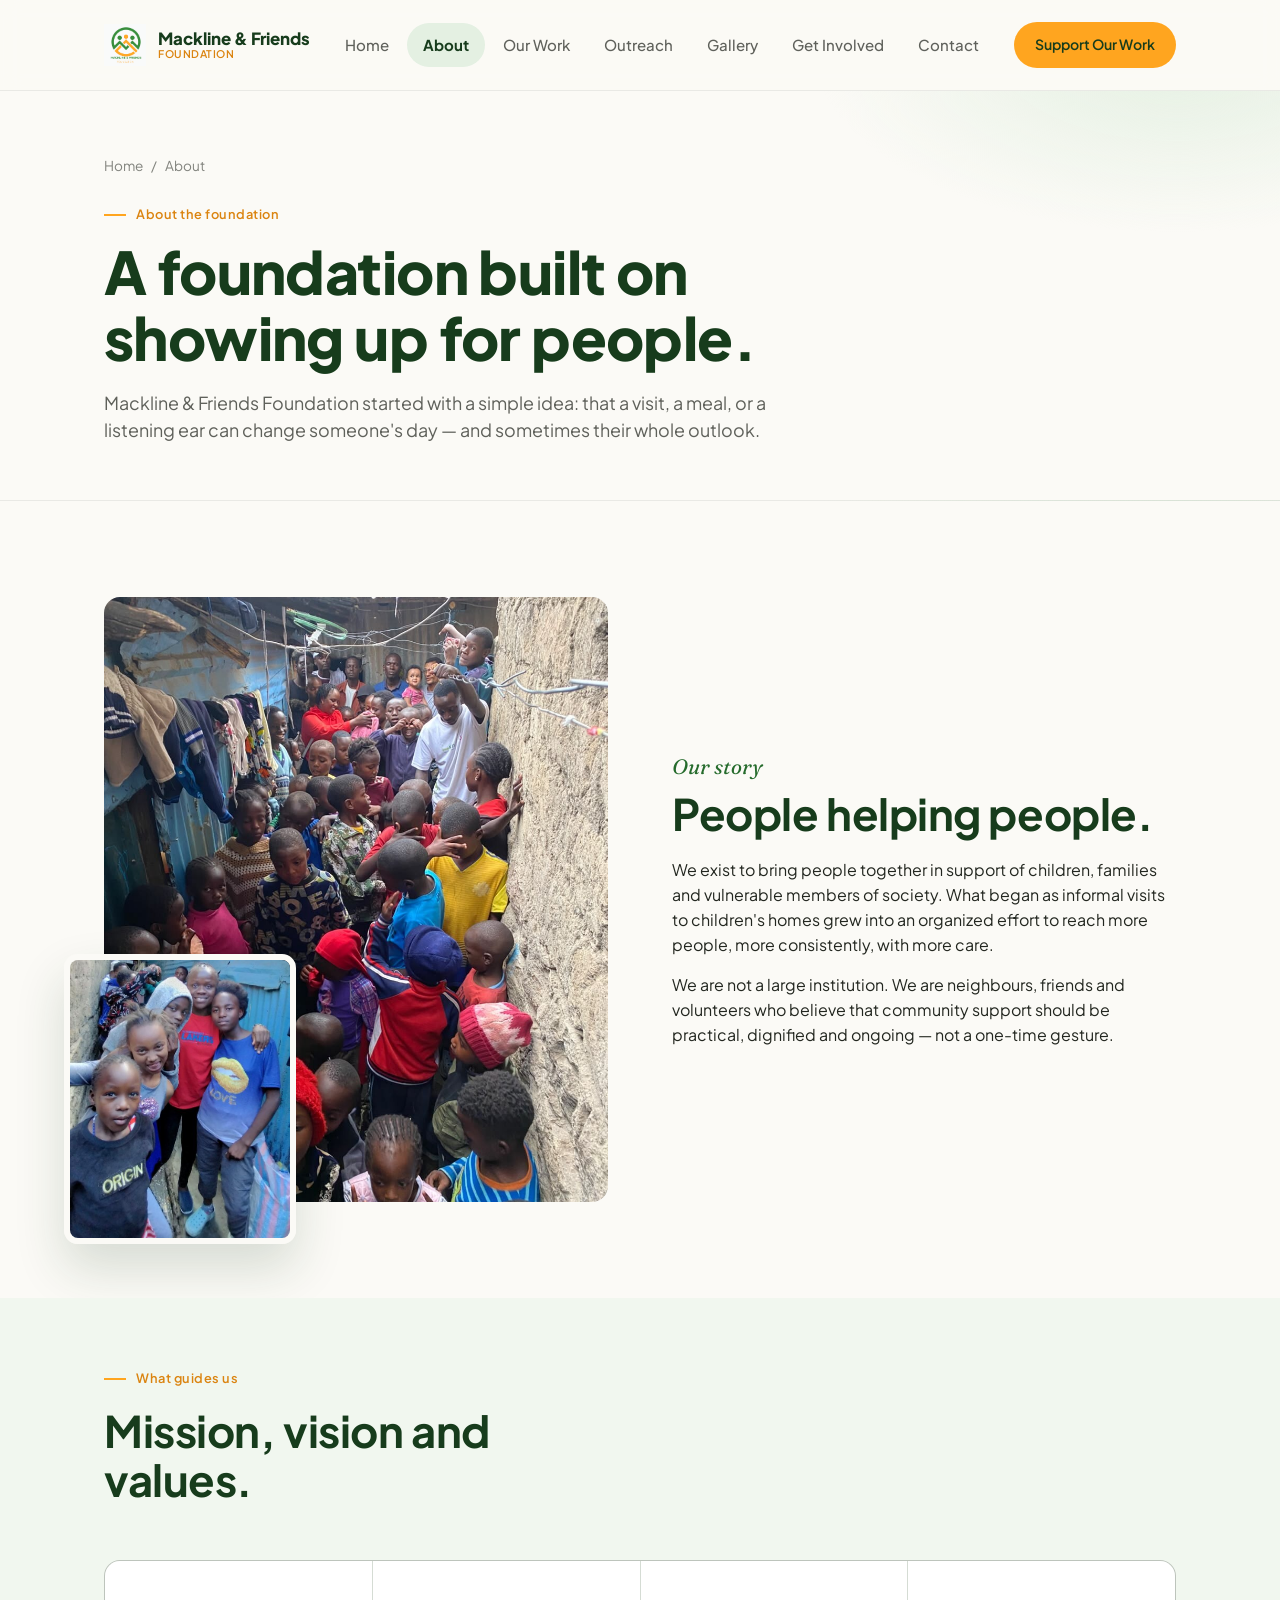
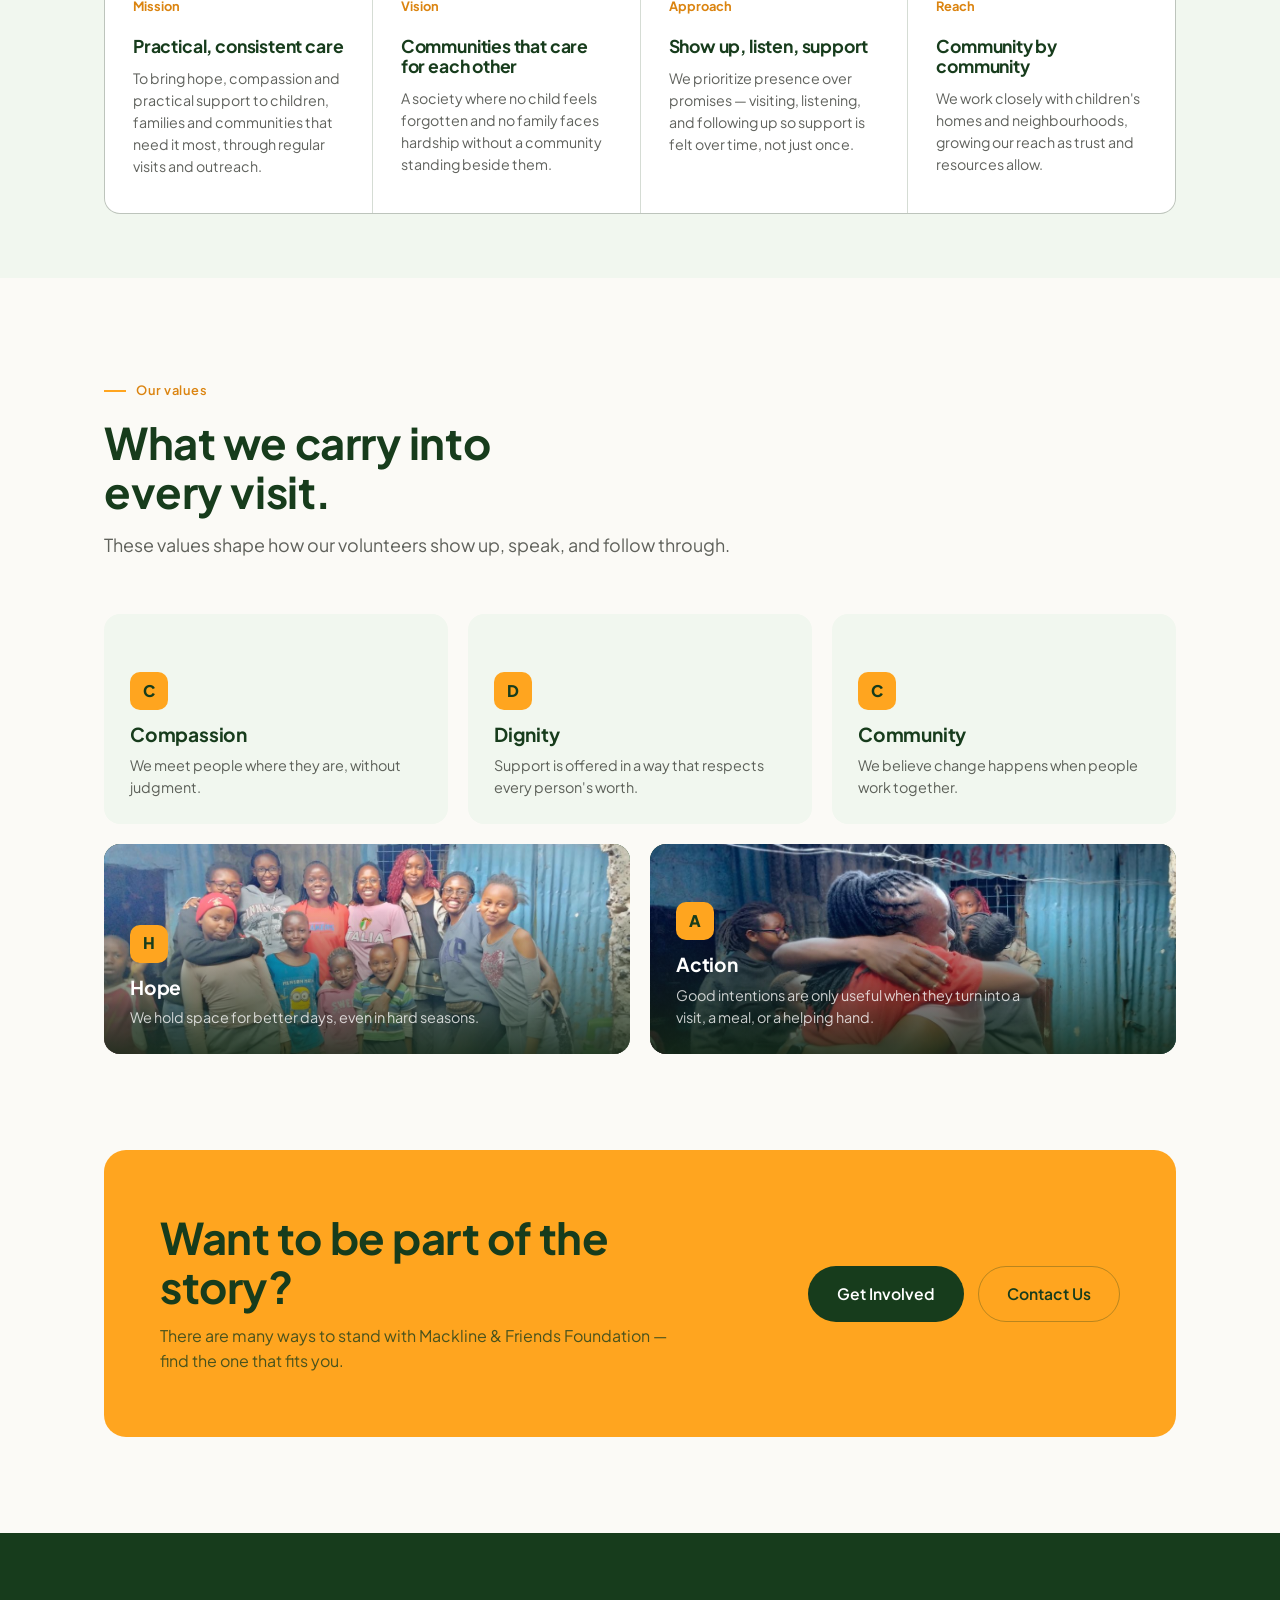
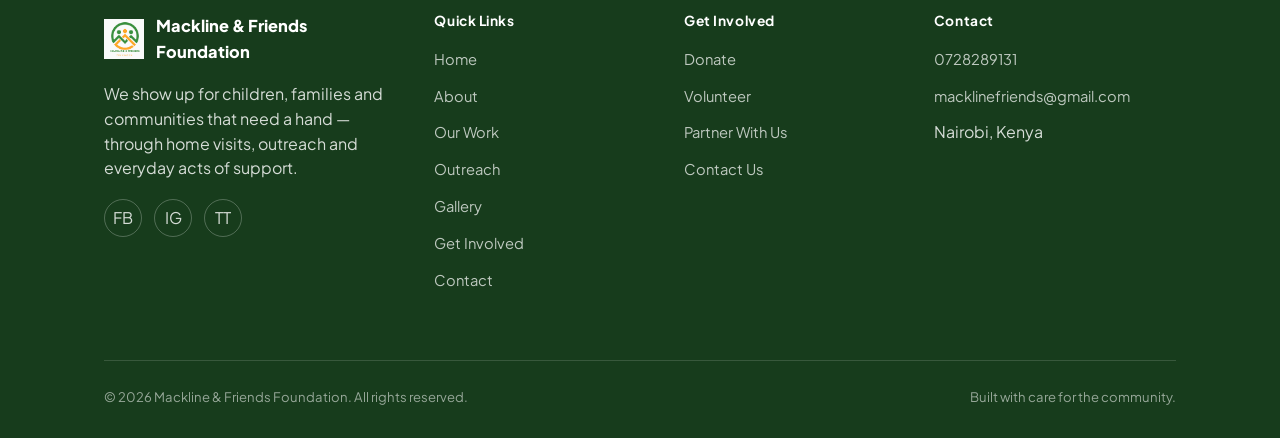
==== commit 854fcb5a: "Add files via upload" ====
--- a/about.html
+++ b/about.html
@@ -219,7 +219,7 @@
 <div class="footer-col">
 <h4>Contact</h4>
 <ul>
-<li><a href="tel:+254700000000">+254 700 000 000</a></li>
+<li><a href="tel:0728289131">0728289131</a></li>
 <li><a href="mailto:macklinefriends@gmail.com">macklinefriends@gmail.com</a></li>
 <li>Nairobi, Kenya</li>
 </ul>
